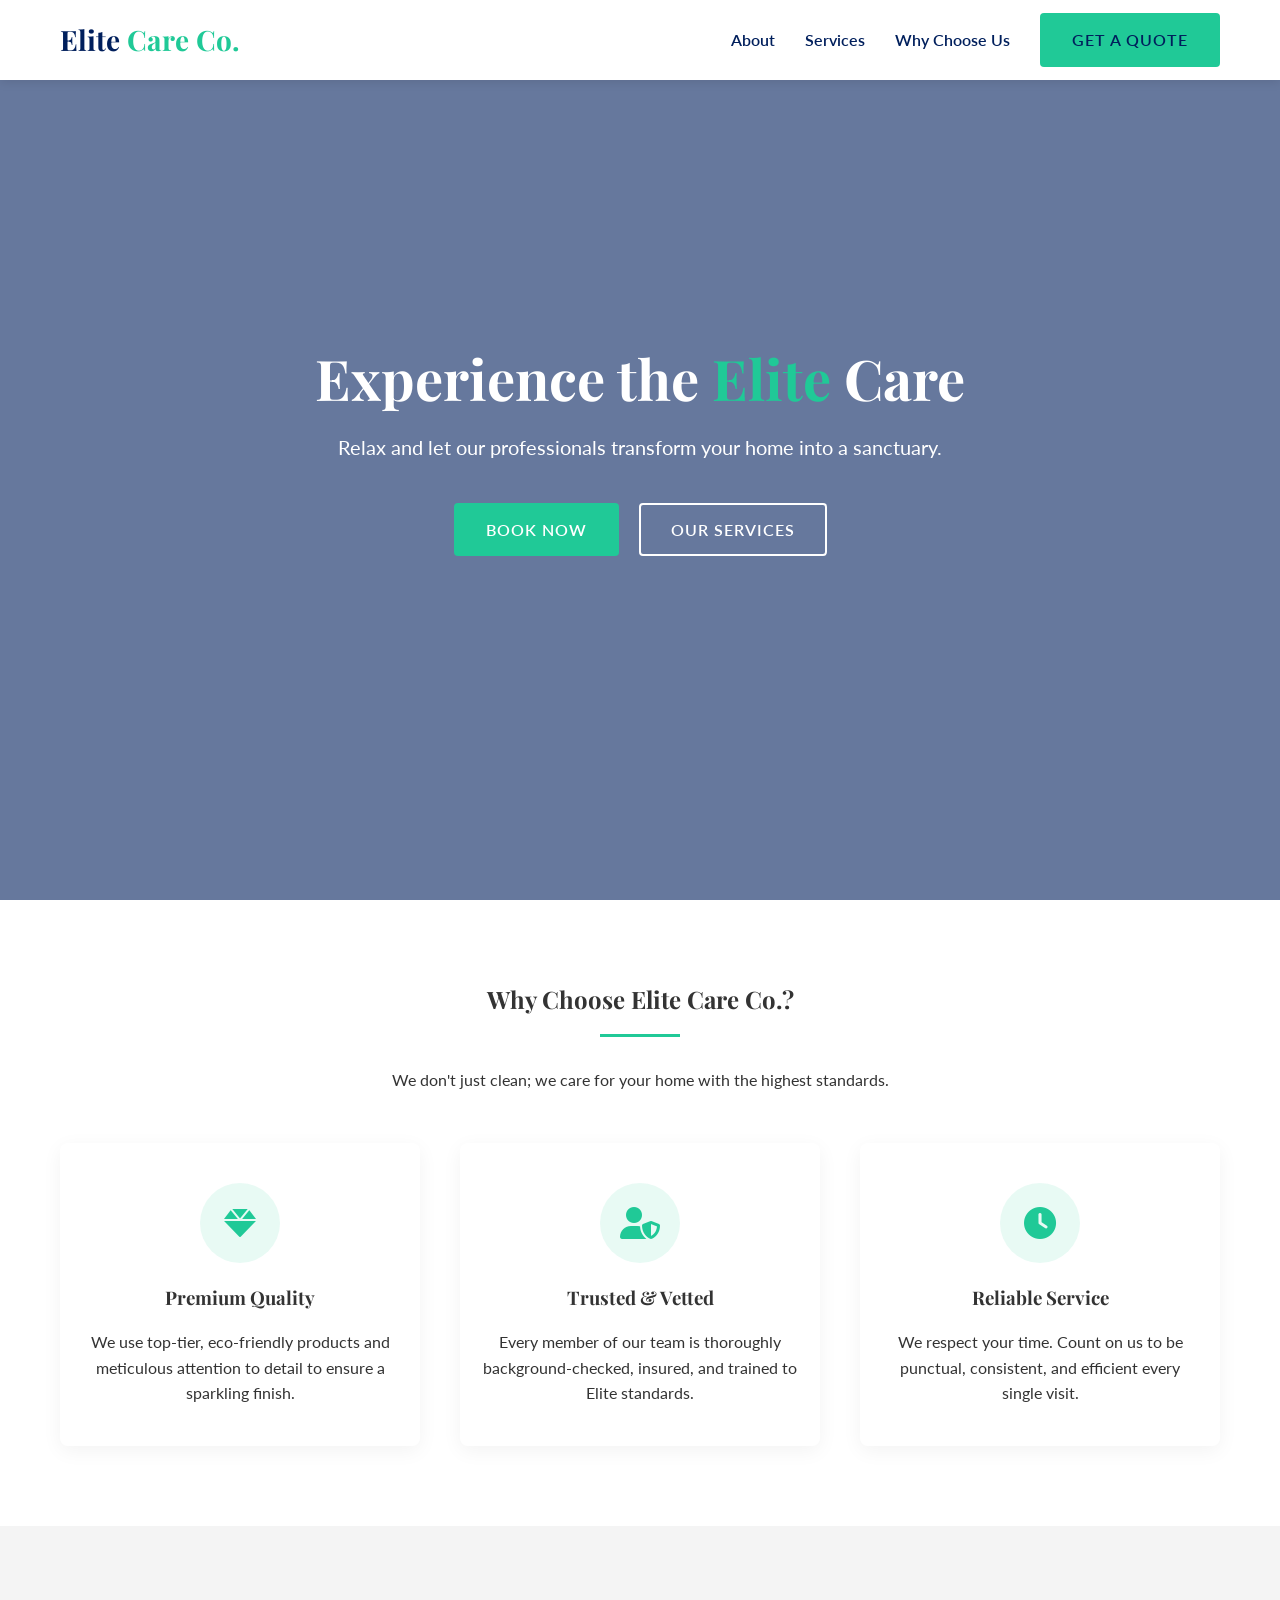
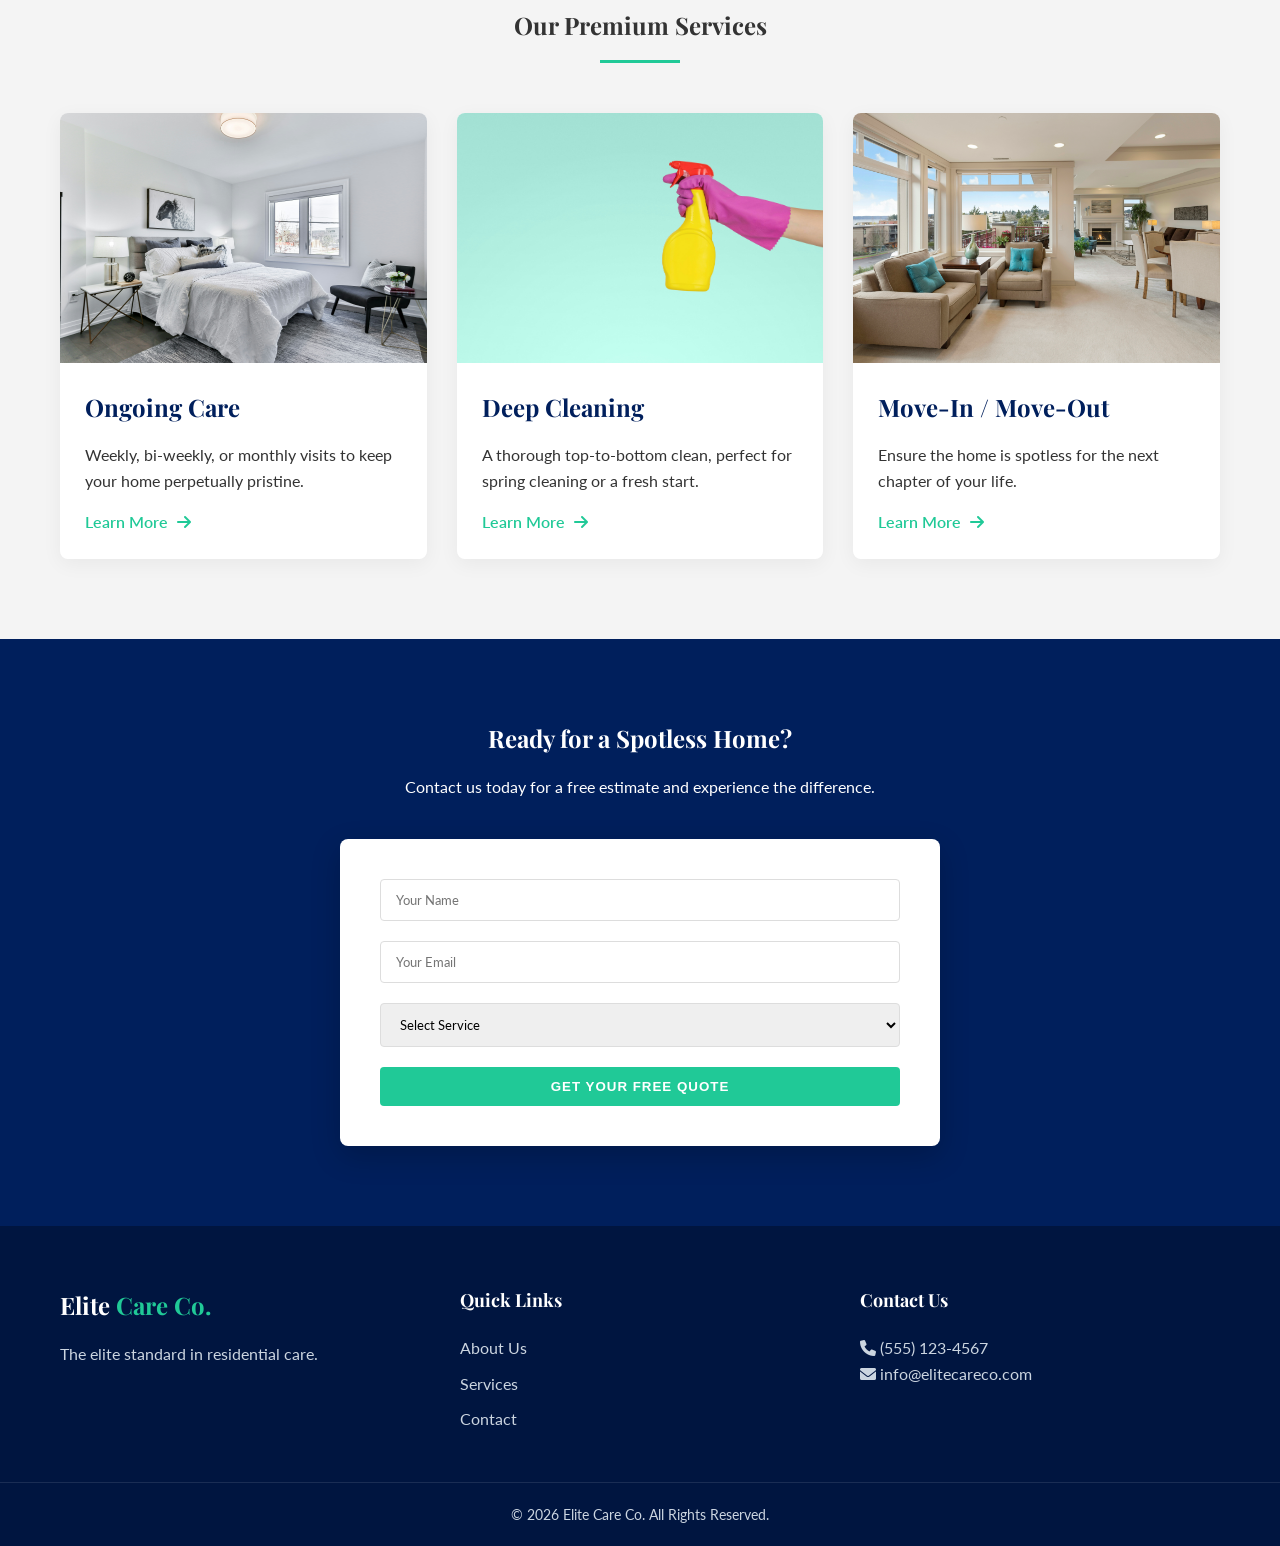
==== index.html @ 6e7047ca "Initial commit for website project" ====
<!DOCTYPE html>
<html lang="en">

<head>
    <meta charset="UTF-8">
    <meta name="viewport" content="width=device-width, initial-scale=1.0">
    <meta name="description"
        content="Elite Care Co. - Experience the Elite Standard in Home Cleaning Services. Professional, reliable, and premium care for your home.">
    <title>Elite Care Co. | Premium Home Service</title>
    <link rel="preconnect" href="https://fonts.googleapis.com">
    <link rel="preconnect" href="https://fonts.gstatic.com" crossorigin>
    <link
        href="https://fonts.googleapis.com/css2?family=Playfair+Display:wght@400;600;700&family=Lato:wght@300;400;700&display=swap"
        rel="stylesheet">
    <link rel="stylesheet" href="css/style.css">
    <link rel="stylesheet" href="https://cdnjs.cloudflare.com/ajax/libs/font-awesome/6.0.0/css/all.min.css"
        integrity="sha512-9usAa10IRO0HhonpyAIVpjrylPvoDwiPUiKdWk5t3PyolY1cOd4DSE0Ga+ri4AuTroPR5aQvXU9xC6qOPnzFeg=="
        crossorigin="anonymous" referrerpolicy="no-referrer" />
</head>

<body>

    <!-- Navigation -->
    <header class="site-header">
        <div class="container header-container">
            <div class="logo">
                <a href="#">Elite <span>Care Co.</span></a>
            </div>
            <nav class="main-nav">
                <ul>
                    <li><a href="about.html">About</a></li>
                    <li><a href="#services">Services</a></li>
                    <li><a href="#why-us">Why Choose Us</a></li>
                    <li><a href="quote.html" class="btn btn-primary">Get a Quote</a></li>
                </ul>
            </nav>
            <div class="mobile-menu-toggle">
                <i class="fas fa-bars"></i>
            </div>
        </div>
    </header>

    <!-- Hero Section -->
    <section class="hero">
        <div class="hero-overlay"></div>
        <div class="container hero-content">
            <h1 class="animate-fade-up">Experience the <span class="text-gold">Elite</span> Care</h1>
            <p class="animate-fade-up delay-1">Relax and let our professionals transform your home into a sanctuary.</p>
            <div class="hero-buttons animate-fade-up delay-2">
                <a href="quote.html" class="btn btn-primary">Book Now</a>
                <a href="#services" class="btn btn-outline">Our Services</a>
            </div>
        </div>
    </section>

    <!-- Why Choose Us -->
    <section id="why-us" class="section why-choose-us">
        <div class="container">
            <div class="section-header text-center">
                <h2>Why Choose Elite Care Co.?</h2>
                <div class="divider"></div>
                <p>We don't just clean; we care for your home with the highest standards.</p>
            </div>
            <div class="features-grid">
                <div class="feature-card">
                    <div class="icon-box">
                        <i class="fas fa-gem"></i>
                    </div>
                    <h3>Premium Quality</h3>
                    <p>We use top-tier, eco-friendly products and meticulous attention to detail to ensure a sparkling
                        finish.</p>
                </div>
                <div class="feature-card">
                    <div class="icon-box">
                        <i class="fas fa-user-shield"></i>
                    </div>
                    <h3>Trusted & Vetted</h3>
                    <p>Every member of our team is thoroughly background-checked, insured, and trained to Elite
                        standards.</p>
                </div>
                <div class="feature-card">
                    <div class="icon-box">
                        <i class="fas fa-clock"></i>
                    </div>
                    <h3>Reliable Service</h3>
                    <p>We respect your time. Count on us to be punctual, consistent, and efficient every single visit.
                    </p>
                </div>
            </div>
        </div>
    </section>

    <!-- Services -->
    <section id="services" class="section services-section bg-light">
        <div class="container">
            <div class="section-header text-center">
                <h2>Our Premium Services</h2>
                <div class="divider"></div>
            </div>
            <div class="services-grid">
                <!-- Service 1 -->
                <div class="service-card animate-fade-up">
                    <div class="service-image" style="background-image: url('images/service-ongoing.jpg');">
                    </div>
                    <div class="service-content">
                        <h3>Ongoing Care</h3>
                        <p>Weekly, bi-weekly, or monthly visits to keep your home perpetually pristine.</p>
                        <a href="#contact" class="read-more">Learn More <i class="fas fa-arrow-right"></i></a>
                    </div>
                </div>
                <!-- Service 2 -->
                <div class="service-card animate-fade-up delay-1">
                    <div class="service-image" style="background-image: url('images/service-deep.jpg')">
                    </div>
                    <div class="service-content">
                        <h3>Deep Cleaning</h3>
                        <p>A thorough top-to-bottom clean, perfect for spring cleaning or a fresh start.</p>
                        <a href="#contact" class="read-more">Learn More <i class="fas fa-arrow-right"></i></a>
                    </div>
                </div>
                <!-- Service 3 -->
                <div class="service-card animate-fade-up delay-2">
                    <div class="service-image" style="background-image: url('images/service-move.jpg');">
                    </div>
                    <div class="service-content">
                        <h3>Move-In / Move-Out</h3>
                        <p>Ensure the home is spotless for the next chapter of your life.</p>
                        <a href="#contact" class="read-more">Learn More <i class="fas fa-arrow-right"></i></a>
                    </div>
                </div>
            </div>
        </div>
    </section>

    <!-- Call to Action / Contact -->
    <section id="contact" class="section cta-section">
        <div class="container">
            <div class="cta-content">
                <h2>Ready for a Spotless Home?</h2>
                <p>Contact us today for a free estimate and experience the difference.</p>
                <form class="contact-form">
                    <div class="form-group">
                        <input type="text" placeholder="Your Name" required>
                    </div>
                    <div class="form-group">
                        <input type="email" placeholder="Your Email" required>
                    </div>
                    <div class="form-group">
                        <select>
                            <option value="">Select Service</option>
                            <option value="ongoing">Ongoing Cleaning</option>
                            <option value="deep">Deep Clean</option>
                            <option value="move">Move-In/Out</option>
                        </select>
                    </div>
                    <button type="submit" class="btn btn-gold">Get Your Free Quote</button>
                </form>
            </div>
        </div>
    </section>

    <!-- Footer -->
    <footer class="site-footer">
        <div class="container footer-content">
            <div class="footer-col">
                <h3>Elite <span>Care Co.</span></h3>
                <p>The elite standard in residential care.</p>
            </div>
            <div class="footer-col">
                <h4>Quick Links</h4>
                <ul>
                    <li><a href="#about">About Us</a></li>
                    <li><a href="#services">Services</a></li>
                    <li><a href="#contact">Contact</a></li>
                </ul>
            </div>
            <div class="footer-col">
                <h4>Contact Us</h4>
                <p><i class="fas fa-phone"></i> (555) 123-4567</p>
                <p><i class="fas fa-envelope"></i> info@elitecareco.com</p>
            </div>
        </div>
        <div class="footer-bottom">
            <p>&copy; 2026 Elite Care Co. All Rights Reserved.</p>
        </div>
    </footer>

    <script src="js/main.js"></script>
</body>

</html>
---- css/style.css ----
/* Elite Cleaning - Premium Styles */

:root {
    --primary-color: #001f5c;
    /* Deep Navy Blue */
    --secondary-color: #20c997;
    /* Teal/Cyan from logo */
    --accent-color: #f4f4f4;
    /* Light Grey */
    --text-dark: #333333;
    --text-light: #ffffff;
    --font-heading: 'Playfair Display', serif;
    --font-body: 'Lato', sans-serif;
    --transition: all 0.3s ease;
}

* {
    margin: 0;
    padding: 0;
    box-sizing: border-box;
}

body {
    font-family: var(--font-body);
    line-height: 1.6;
    color: var(--text-dark);
    background-color: #fff;
}

h1,
h2,
h3,
h4 {
    font-family: var(--font-heading);
    margin-bottom: 1rem;
    font-weight: 700;
}

a {
    text-decoration: none;
    color: inherit;
    transition: var(--transition);
}

ul {
    list-style: none;
}

img {
    max-width: 100%;
    display: block;
}

/* Utilities */
.container {
    max-width: 1200px;
    margin: 0 auto;
    padding: 0 20px;
}

.text-center {
    text-align: center;
}

.text-gold {
    color: var(--secondary-color);
}

.bg-light {
    background-color: var(--accent-color);
}

.btn {
    display: inline-block;
    padding: 12px 30px;
    border-radius: 4px;
    font-weight: 600;
    text-transform: uppercase;
    letter-spacing: 1px;
    cursor: pointer;
    border: 2px solid transparent;
    transition: var(--transition);
}

.btn-primary {
    background-color: var(--secondary-color);
    color: var(--text-light);
}

.btn-primary:hover {
    background-color: #b39028;
    transform: translateY(-2px);
}

.btn-outline {
    border-color: var(--text-light);
    color: var(--text-light);
}

.btn-outline:hover {
    background-color: var(--text-light);
    color: var(--primary-color);
}

.btn-gold {
    background-color: var(--secondary-color);
    color: var(--text-light);
    border: none;
    width: 100%;
}

.btn-gold:hover {
    background-color: #b39028;
}

.divider {
    height: 3px;
    width: 80px;
    background-color: var(--secondary-color);
    margin: 10px auto 30px;
}

/* Header */
.site-header {
    background-color: #fff;
    box-shadow: 0 2px 10px rgba(0, 0, 0, 0.1);
    position: fixed;
    width: 100%;
    top: 0;
    z-index: 1000;
    height: 80px;
    display: flex;
    align-items: center;
}

.header-container {
    display: flex;
    justify-content: space-between;
    align-items: center;
    width: 100%;
}

.logo a {
    font-family: var(--font-heading);
    font-size: 28px;
    font-weight: 700;
    color: var(--primary-color);
}

.logo span {
    color: var(--secondary-color);
}

.main-nav ul {
    display: flex;
    align-items: center;
    gap: 30px;
}

.main-nav a {
    font-weight: 600;
    color: var(--primary-color);
    position: relative;
}

.main-nav a:not(.btn)::after {
    content: '';
    position: absolute;
    width: 0;
    height: 2px;
    bottom: -5px;
    left: 0;
    background-color: var(--secondary-color);
    transition: var(--transition);
}

.main-nav a:not(.btn):hover::after {
    width: 100%;
}

.mobile-menu-toggle {
    display: none;
    font-size: 24px;
    cursor: pointer;
    color: var(--primary-color);
}

/* Hero Section */
.hero {
    height: 100vh;
    background-image: url('https://images.unsplash.com/photo-1600585154340-be6161a56a0c?ixlib=rb-4.0.3&auto=format&fit=crop&w=1600&q=80');
    /* Luxury Living Room */
    background-size: cover;
    background-position: center;
    position: relative;
    display: flex;
    align-items: center;
    justify-content: center;
    text-align: center;
    color: var(--text-light);
    margin-top: 0;
    /* Header is fixed */
}

.hero-overlay {
    position: absolute;
    top: 0;
    left: 0;
    width: 100%;
    height: 100%;
    background: rgba(0, 31, 92, 0.6);
    /* Navy overlay */
    z-index: 1;
}

.hero-content {
    position: relative;
    z-index: 2;
    max-width: 800px;
}

.hero h1 {
    font-size: 3.5rem;
    margin-bottom: 20px;
    line-height: 1.2;
}

.hero p {
    font-size: 1.25rem;
    margin-bottom: 40px;
    opacity: 0.9;
}

.hero-buttons {
    display: flex;
    justify-content: center;
    gap: 20px;
}

/* Sections */
.section {
    padding: 80px 0;
}

/* Why Choose Us */
.features-grid {
    display: grid;
    grid-template-columns: repeat(auto-fit, minmax(300px, 1fr));
    gap: 40px;
    margin-top: 50px;
}

.feature-card {
    text-align: center;
    padding: 40px 20px;
    background: #fff;
    border-radius: 8px;
    box-shadow: 0 5px 20px rgba(0, 0, 0, 0.05);
    transition: var(--transition);
}

.feature-card:hover {
    transform: translateY(-10px);
    box-shadow: 0 15px 30px rgba(0, 0, 0, 0.1);
}

.icon-box {
    width: 80px;
    height: 80px;
    background-color: rgba(32, 201, 151, 0.1);
    color: var(--secondary-color);
    border-radius: 50%;
    display: flex;
    align-items: center;
    justify-content: center;
    font-size: 32px;
    margin: 0 auto 20px;
}

/* Services */
.services-grid {
    display: grid;
    grid-template-columns: repeat(auto-fit, minmax(320px, 1fr));
    gap: 30px;
    margin-top: 50px;
}

.service-card {
    background: #fff;
    border-radius: 8px;
    overflow: hidden;
    box-shadow: 0 5px 20px rgba(0, 0, 0, 0.05);
    transition: var(--transition);
}

.service-card:hover {
    transform: translateY(-5px);
    box-shadow: 0 15px 30px rgba(0, 0, 0, 0.1);
}

.service-image {
    height: 250px;
    background-size: cover;
    background-position: center;
    background-color: var(--secondary-color);
    /* Fallback if image fails */
}

.service-content {
    padding: 25px;
}

.service-content h3 {
    color: var(--primary-color);
    font-size: 1.5rem;
}

.read-more {
    display: inline-block;
    margin-top: 15px;
    color: var(--secondary-color);
    font-weight: 600;
}

.read-more i {
    margin-left: 5px;
    transition: var(--transition);
}

.read-more:hover i {
    margin-left: 10px;
}

/* CTA Section */
.cta-section {
    background-color: var(--primary-color);
    color: var(--text-light);
    text-align: center;
}

.cta-content {
    max-width: 600px;
    margin: 0 auto;
}

.contact-form {
    background: #fff;
    padding: 40px;
    border-radius: 8px;
    margin-top: 40px;
    text-align: left;
    box-shadow: 0 10px 30px rgba(0, 0, 0, 0.2);
}

.form-group {
    margin-bottom: 20px;
}

.form-group input,
.form-group select {
    width: 100%;
    padding: 12px 15px;
    border: 1px solid #ddd;
    border-radius: 4px;
    font-family: var(--font-body);
}

.form-group input:focus,
.form-group select:focus {
    outline: none;
    border-color: var(--secondary-color);
}

/* Footer */
.site-footer {
    background-color: #001540;
    /* Darker Navy */
    color: #cbd5e0;
    padding: 60px 0 20px;
}

.footer-content {
    display: grid;
    grid-template-columns: repeat(auto-fit, minmax(250px, 1fr));
    gap: 40px;
    margin-bottom: 40px;
}

.footer-col h3 {
    color: #fff;
    font-size: 24px;
}

.footer-col h3 span {
    color: var(--secondary-color);
}

.footer-col h4 {
    color: #fff;
    font-size: 18px;
    margin-bottom: 20px;
}

.footer-col ul li {
    margin-bottom: 10px;
}

.footer-col ul li a:hover {
    color: var(--secondary-color);
}

.footer-bottom {
    text-align: center;
    border-top: 1px solid rgba(255, 255, 255, 0.1);
    padding-top: 20px;
    font-size: 0.9rem;
}

/* Responsive */
@media (max-width: 768px) {
    .site-header {
        height: 70px;
    }

    .main-nav {
        position: fixed;
        top: 70px;
        right: -100%;
        width: 80%;
        height: calc(100vh - 70px);
        background: #fff;
        padding: 40px;
        transition: var(--transition);
        box-shadow: -5px 0 15px rgba(0, 0, 0, 0.05);
    }

    .main-nav.active {
        right: 0;
    }

    .main-nav ul {
        flex-direction: column;
        align-items: flex-start;
    }

    .mobile-menu-toggle {
        display: block;
    }

    .hero h1 {
        font-size: 2.5rem;
    }
}

/* Animations */
.animate-fade-up {
    animation: fadeUp 1s ease forwards;
    opacity: 0;
    transform: translateY(20px);
}

.delay-1 {
    animation-delay: 0.3s;
}

.delay-2 {
    animation-delay: 0.6s;
}

@keyframes fadeUp {
    to {
        opacity: 1;
        transform: translateY(0);
    }
}

/* About Page Styles */
.page-header {
    height: 50vh;
    background-image: url('https://images.unsplash.com/photo-1584622650111-993a426fbf0a?ixlib=rb-4.0.3&auto=format&fit=crop&w=1600&q=80');
    /* Clean Interior */
    background-size: cover;
    background-position: center;
    position: relative;
    display: flex;
    align-items: center;
    justify-content: center;
    text-align: center;
    color: var(--text-light);
    margin-top: 80px;
}

.page-header-content {
    position: relative;
    z-index: 2;
}

.page-header h1 {
    font-size: 3rem;
}

.split-layout {
    display: grid;
    grid-template-columns: 1fr 1fr;
    gap: 60px;
    align-items: center;
}

.about-image {
    position: relative;
}

.about-image img {
    width: 100%;
    border-radius: 8px;
    box-shadow: 0 10px 30px rgba(0, 0, 0, 0.1);
    position: relative;
    z-index: 2;
}

.image-accent {
    position: absolute;
    top: -20px;
    left: -20px;
    width: 100%;
    height: 100%;
    border: 3px solid var(--secondary-color);
    border-radius: 8px;
    z-index: 1;
}

.about-text h2 {
    font-size: 2.5rem;
    color: var(--primary-color);
}

.divider.ml-0 {
    margin-left: 0;
    margin-right: 0;
}

.mission-box {
    background-color: var(--accent-color);
    padding: 20px;
    border-left: 4px solid var(--secondary-color);
    margin-top: 30px;
    border-radius: 0 4px 4px 0;
}

.mission-box h3 {
    margin-bottom: 10px;
    color: var(--primary-color);
}

@media (max-width: 992px) {
    .split-layout {
        grid-template-columns: 1fr;
    }

    .about-image {
        order: -1;
        max-width: 600px;
        margin: 0 auto;
    }
}

/* Detailed Quote Form Styles */
.quote-header {
    background-image: url('https://images.unsplash.com/photo-1527513023157-19bd9482596d?ixlib=rb-4.0.3&auto=format&fit=crop&w=1600&q=80');
    /* Bright Clean Space */
    height: 40vh;
}

.detailed-quote-form {
    max-width: 900px;
    margin: 0 auto;
    background: #fff;
    padding: 50px;
    border-radius: 12px;
    box-shadow: 0 15px 40px rgba(0, 0, 0, 0.1);
    transform: translateY(-50px);
    /* Overlap header */
    position: relative;
    z-index: 10;
}

.form-row {
    display: flex;
    flex-wrap: wrap;
    margin: 0 -15px 20px;
}

.form-group.half {
    width: 50%;
    padding: 0 15px;
}

.form-group.full {
    width: 100%;
    padding: 0 15px;
}

.detailed-quote-form label {
    display: block;
    margin-bottom: 8px;
    font-weight: 600;
    color: var(--primary-color);
}

.detailed-quote-form input,
.detailed-quote-form select,
.detailed-quote-form textarea {
    width: 100%;
    padding: 15px 20px;
    border: 1px solid #e0e0e0;
    border-radius: 50px;
    /* Pill shape for inputs */
    font-family: var(--font-body);
    font-size: 1rem;
    transition: var(--transition);
    background-color: #f9f9f9;
}

.detailed-quote-form textarea {
    border-radius: 20px;
    /* Slighter radius for textarea */
    resize: vertical;
}

.detailed-quote-form input:focus,
.detailed-quote-form select:focus,
.detailed-quote-form textarea:focus {
    outline: none;
    border-color: var(--secondary-color);
    background-color: #fff;
    box-shadow: 0 0 0 3px rgba(32, 201, 151, 0.1);
}

.submit-btn {
    width: 100%;
    padding: 18px;
    font-size: 1.1rem;
    border-radius: 50px;
    margin-top: 20px;
}

@media (max-width: 768px) {
    .detailed-quote-form {
        padding: 30px 20px;
        transform: translateY(0);
        margin-top: -30px;
    }

    .form-group.half {
        width: 100%;
        margin-bottom: 20px;
    }

    .form-row {
        margin-bottom: 0;
    }
}
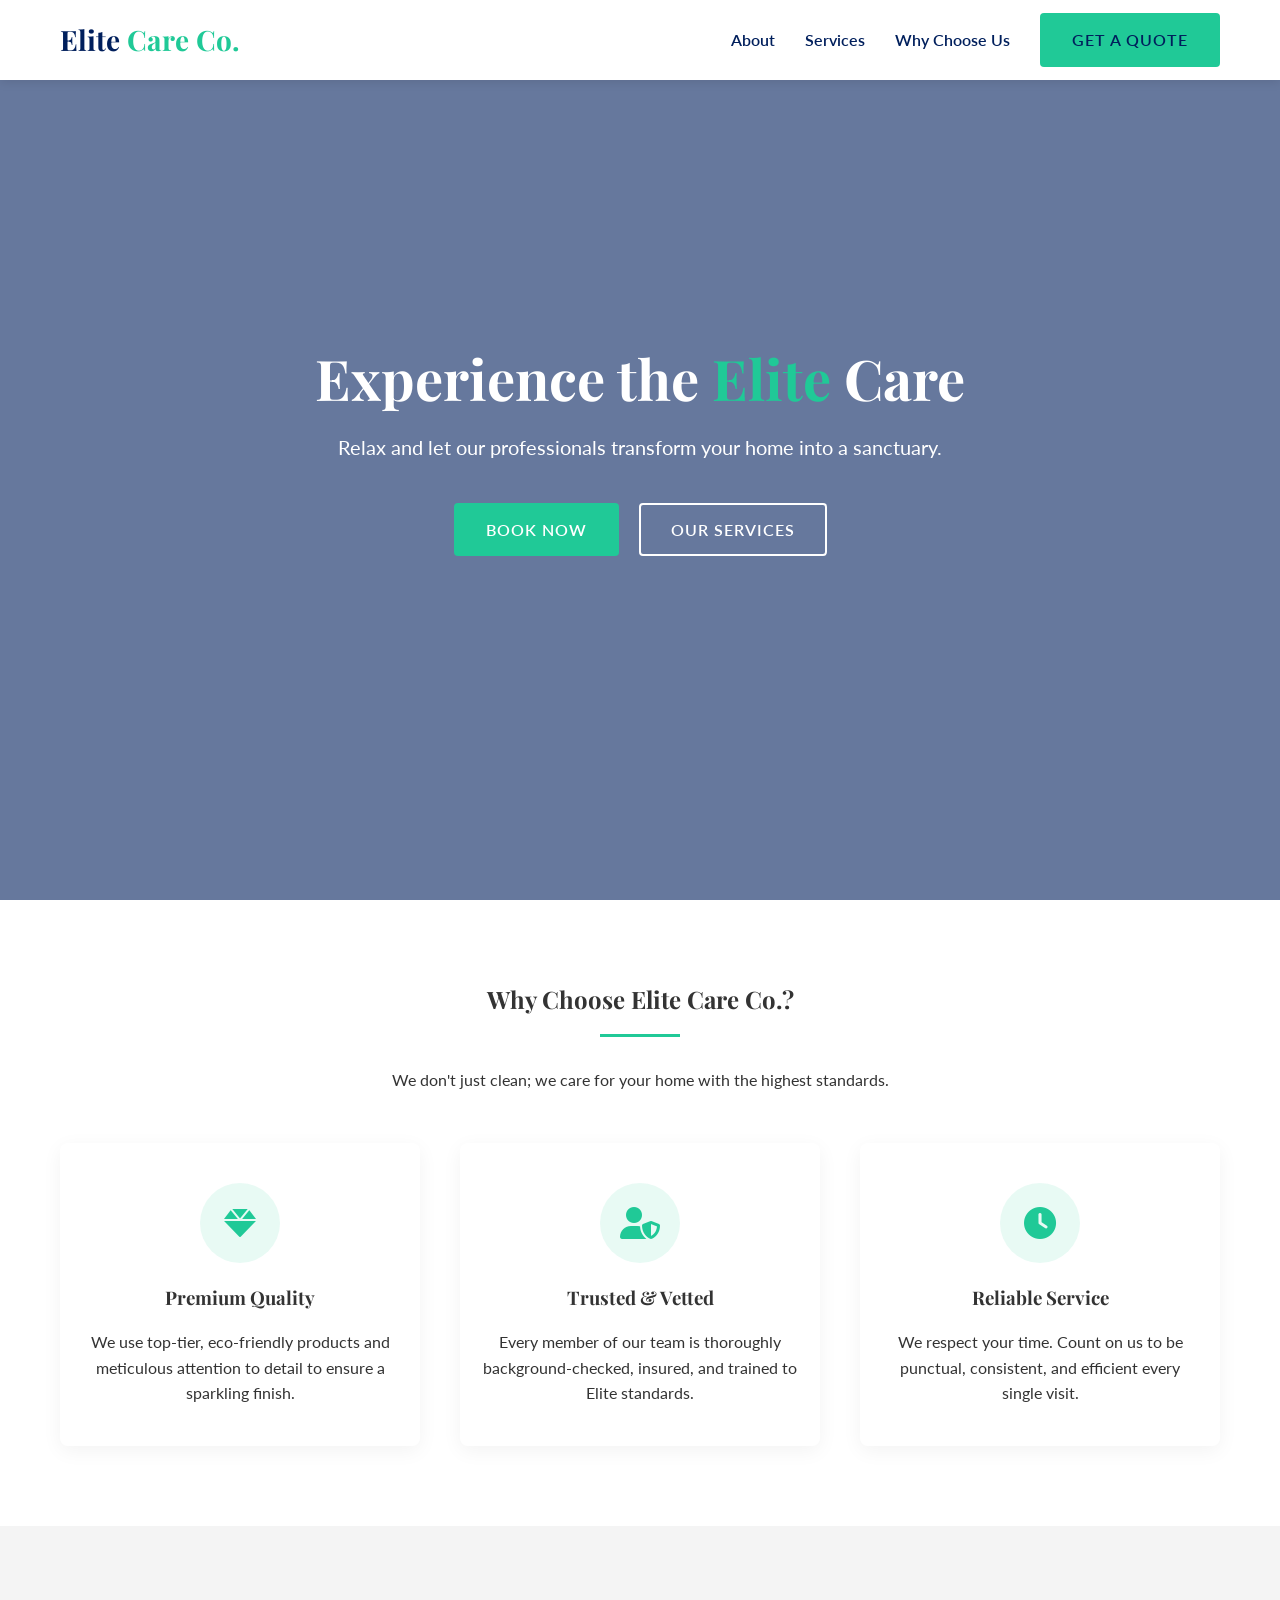
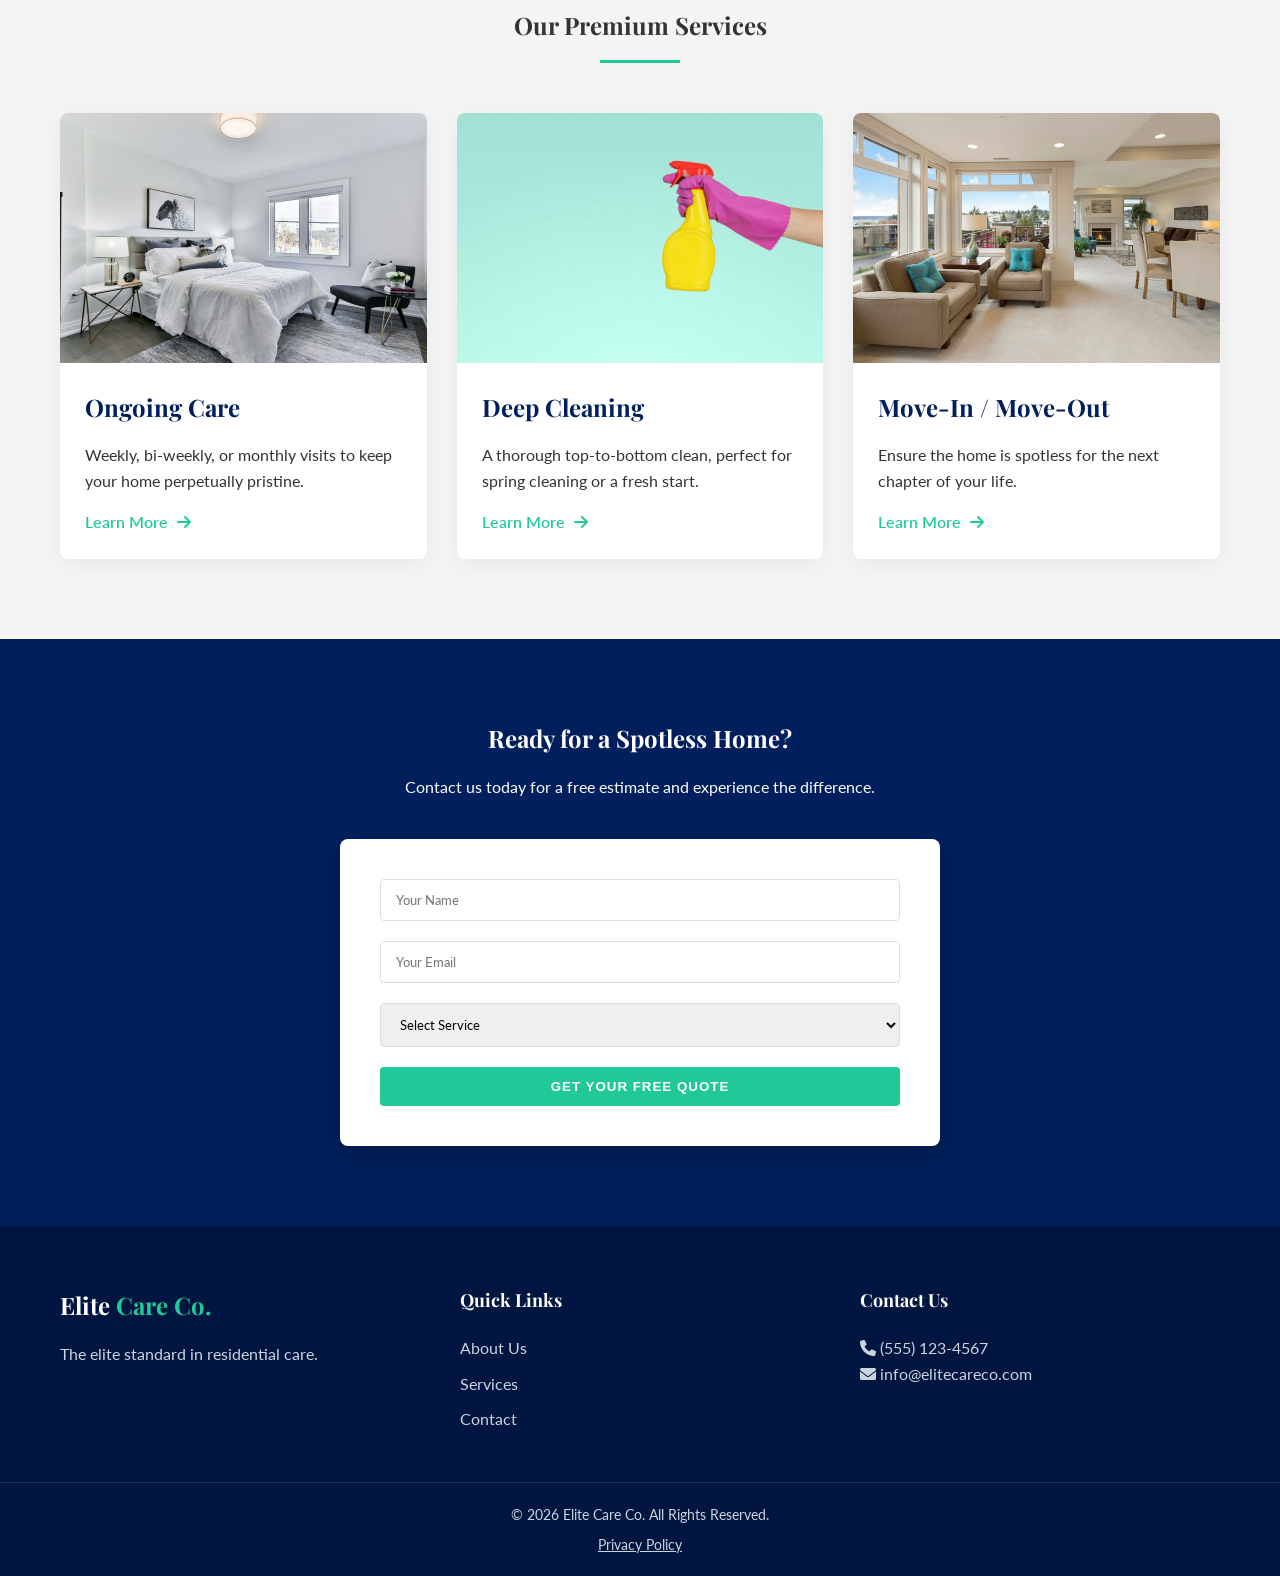
==== commit e26c223a: "Add Privacy Policy modal" ====
--- a/index.html
+++ b/index.html
@@ -2,6 +2,15 @@
 <html lang="en">
 
 <head>
+    <!-- Google tag (gtag.js) -->
+    <script async src="https://www.googletagmanager.com/gtag/js?id=G-FPE8RE31R7"></script>
+    <script>
+      window.dataLayer = window.dataLayer || [];
+      function gtag(){dataLayer.push(arguments);}
+      gtag('js', new Date());
+
+      gtag('config', 'G-FPE8RE31R7');
+    </script>
     <meta charset="UTF-8">
     <meta name="viewport" content="width=device-width, initial-scale=1.0">
     <meta name="description"
@@ -138,15 +147,15 @@
             <div class="cta-content">
                 <h2>Ready for a Spotless Home?</h2>
                 <p>Contact us today for a free estimate and experience the difference.</p>
-                <form class="contact-form">
+                <form class="contact-form" name="contact" method="POST" data-netlify="true">
                     <div class="form-group">
-                        <input type="text" placeholder="Your Name" required>
+                        <input type="text" name="name" placeholder="Your Name" required>
                     </div>
                     <div class="form-group">
-                        <input type="email" placeholder="Your Email" required>
+                        <input type="email" name="email" placeholder="Your Email" required>
                     </div>
                     <div class="form-group">
-                        <select>
+                        <select name="service">
                             <option value="">Select Service</option>
                             <option value="ongoing">Ongoing Cleaning</option>
                             <option value="deep">Deep Clean</option>
@@ -182,8 +191,56 @@
         </div>
         <div class="footer-bottom">
             <p>&copy; 2026 Elite Care Co. All Rights Reserved.</p>
+            <button id="privacyBtn" class="privacy-btn">Privacy Policy</button>
         </div>
     </footer>
+
+    <!-- Privacy Policy Modal -->
+    <div id="privacyModal" class="modal">
+        <div class="modal-content">
+            <span class="close-modal">&times;</span>
+            <h2>Privacy Policy for Elite Care co</h2>
+            <p><strong>Last Updated: March 20, 2026</strong></p>
+            
+            <h3>1. Introduction</h3>
+            <p>At Elite Care, we are committed to protecting your privacy. This Privacy Policy explains how we collect, use, disclose, and safeguard your information when you visit our website or use our services.</p>
+            
+            <h3>2. Information We Collect</h3>
+            <p>We may collect information about you in a variety of ways:</p>
+            <ul>
+                <li><strong>Personal Data:</strong> Name, shipping address, email address, and telephone number that you voluntarily give to us when you register with our site or express interest in our services.</li>
+                <li><strong>Sensitive Data:</strong> Depending on the nature of the care provided, we may collect health information, medical history, or emergency contact details required to provide safe and effective care.</li>
+                <li><strong>Derivative Data:</strong> Information our servers automatically collect when you access the site, such as your IP address, browser type, and operating system.</li>
+            </ul>
+            
+            <h3>3. Use of Your Information</h3>
+            <p>Having accurate information about you allows us to provide you with a smooth, efficient, and customized experience. Specifically, we may use information collected about you to:</p>
+            <ul>
+                <li>Provide, operate, and maintain our care services.</li>
+                <li>Communicate with you regarding appointments, billing, and service updates.</li>
+                <li>Comply with legal and regulatory obligations.</li>
+                <li>Improve our website and service offerings.</li>
+            </ul>
+            
+            <h3>4. Disclosure of Your Information</h3>
+            <p>We do not sell, trade, or rent your personal information to third parties. We may share information with:</p>
+            <ul>
+                <li><strong>Service Providers:</strong> Third-party vendors who perform services for us (e.g., payment processing, data analysis, email delivery).</li>
+                <li><strong>Legal Requirements:</strong> If we believe the release of information about you is necessary to respond to legal process or protect the rights, property, and safety of others.</li>
+            </ul>
+            
+            <h3>5. Security of Your Information</h3>
+            <p>We use administrative, technical, and physical security measures to help protect your personal information. While we have taken reasonable steps to secure the personal information you provide to us, please be aware that no security measures are perfect or impenetrable.</p>
+            
+            <h3>6. Your Rights</h3>
+            <p>Depending on your location, you may have the following rights:</p>
+            <ul>
+                <li>The right to access or update the information we have on you.</li>
+                <li>The right to request the deletion of your personal data.</li>
+                <li>The right to opt-out of marketing communications.</li>
+            </ul>
+        </div>
+    </div>
 
     <script src="js/main.js"></script>
 </body>
--- a/css/style.css
+++ b/css/style.css
@@ -659,4 +659,96 @@
     .form-row {
         margin-bottom: 0;
     }
+}
+
+/* Privacy Policy Modal */
+.privacy-btn {
+    background: none;
+    border: none;
+    color: #cbd5e0;
+    font-family: var(--font-body);
+    font-size: 0.9rem;
+    cursor: pointer;
+    margin-top: 10px;
+    text-decoration: underline;
+    transition: var(--transition);
+}
+
+.privacy-btn:hover {
+    color: var(--secondary-color);
+}
+
+.modal {
+    display: none;
+    position: fixed;
+    z-index: 2000;
+    left: 0;
+    top: 0;
+    width: 100%;
+    height: 100%;
+    overflow: auto;
+    background-color: rgba(0, 0, 0, 0.6);
+    opacity: 0;
+    transition: opacity 0.3s ease;
+}
+
+.modal.show {
+    opacity: 1;
+}
+
+.modal-content {
+    background-color: #fff;
+    margin: 5% auto;
+    padding: 40px;
+    border: 1px solid #888;
+    width: 90%;
+    max-width: 800px;
+    border-radius: 8px;
+    position: relative;
+    box-shadow: 0 4px 20px rgba(0,0,0,0.2);
+    font-family: var(--font-body);
+    color: var(--text-dark);
+}
+
+.modal-content h2 {
+    color: var(--primary-color);
+    margin-bottom: 10px;
+}
+
+.modal-content h3 {
+    color: var(--primary-color);
+    margin-top: 25px;
+    margin-bottom: 10px;
+    font-size: 1.2rem;
+}
+
+.modal-content p, .modal-content ul {
+    margin-bottom: 15px;
+    line-height: 1.6;
+}
+
+.modal-content ul {
+    list-style-type: disc;
+    margin-left: 20px;
+}
+
+.modal-content ul li {
+    margin-bottom: 8px;
+}
+
+.close-modal {
+    color: #aaa;
+    position: absolute;
+    top: 20px;
+    right: 30px;
+    font-size: 28px;
+    font-weight: bold;
+    cursor: pointer;
+    transition: var(--transition);
+}
+
+.close-modal:hover,
+.close-modal:focus {
+    color: var(--primary-color);
+    text-decoration: none;
 }
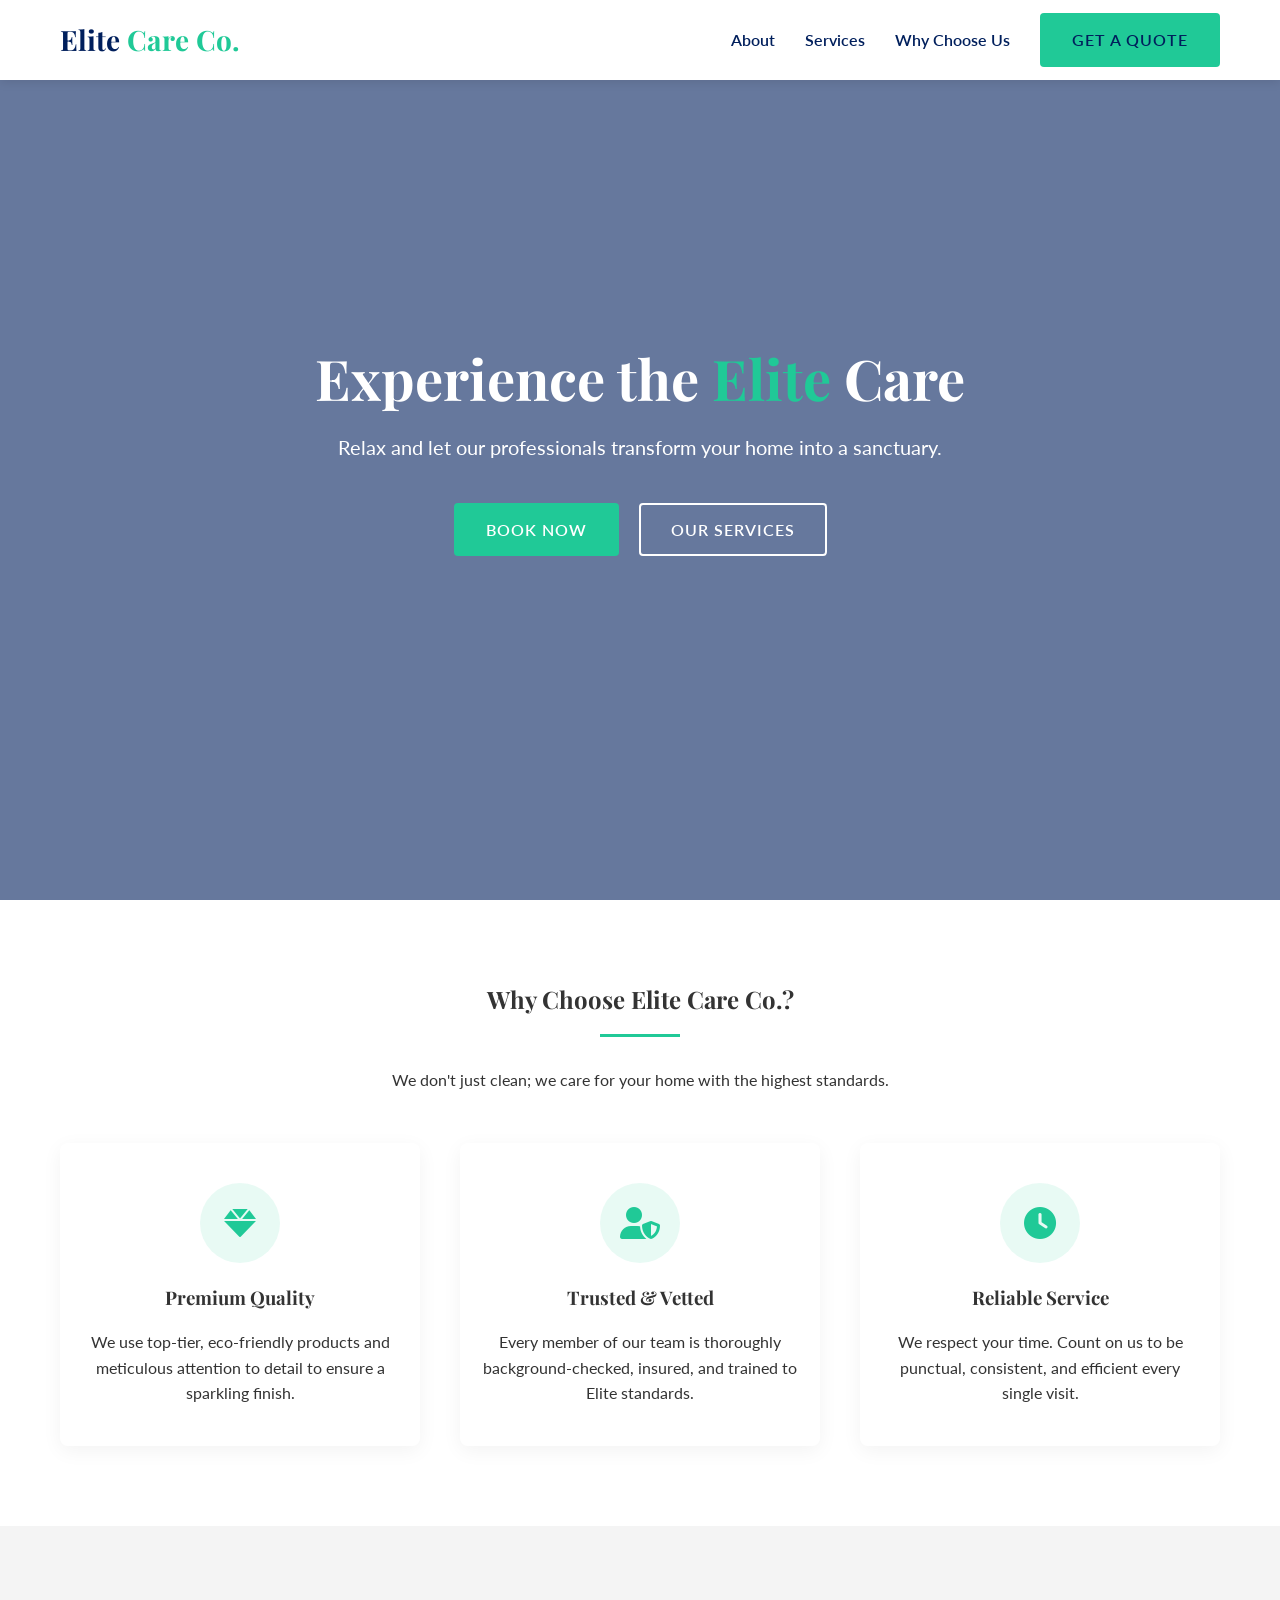
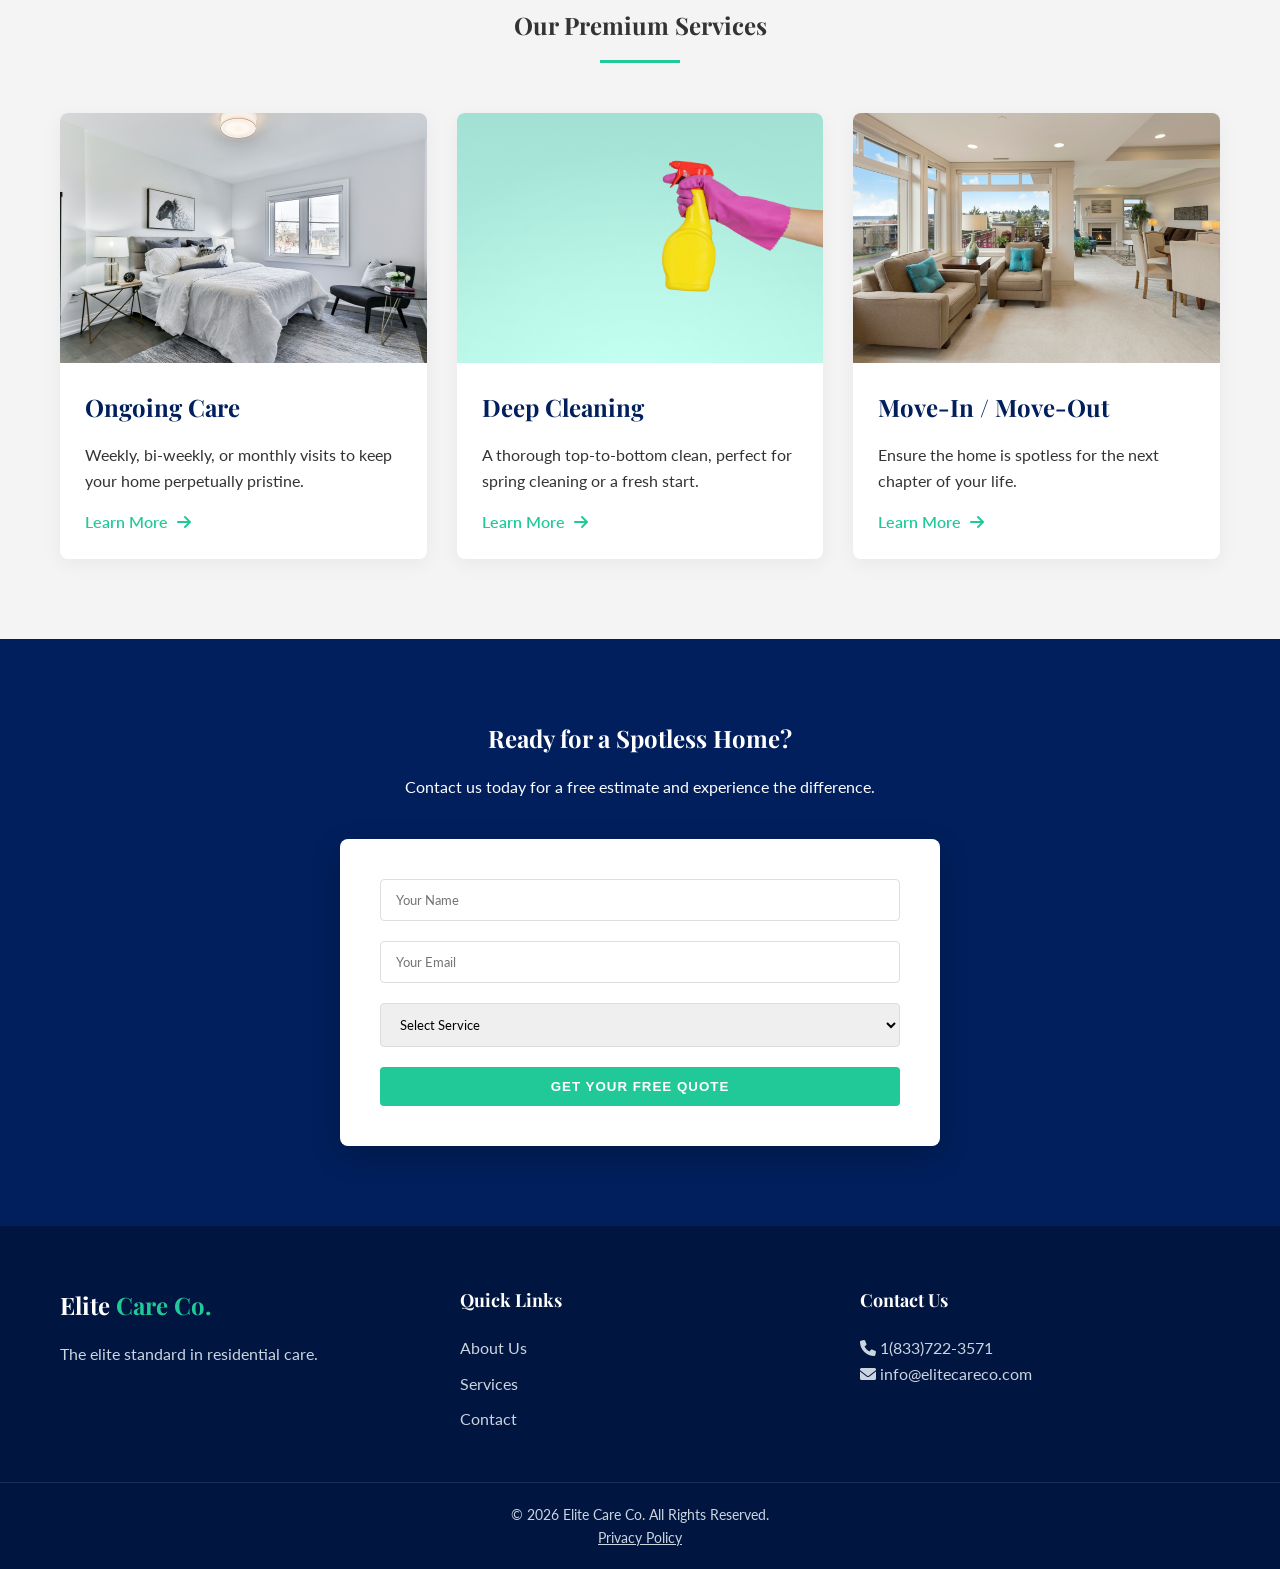
==== commit 4f279b31: "Move privacy policy to page and update phone" ====
--- a/index.html
+++ b/index.html
@@ -185,62 +185,15 @@
             </div>
             <div class="footer-col">
                 <h4>Contact Us</h4>
-                <p><i class="fas fa-phone"></i> (555) 123-4567</p>
+                <p><i class="fas fa-phone"></i> 1(833)722-3571</p>
                 <p><i class="fas fa-envelope"></i> info@elitecareco.com</p>
             </div>
         </div>
         <div class="footer-bottom">
             <p>&copy; 2026 Elite Care Co. All Rights Reserved.</p>
-            <button id="privacyBtn" class="privacy-btn">Privacy Policy</button>
+            <a href="privacy.html" class="privacy-btn">Privacy Policy</a>
         </div>
     </footer>
-
-    <!-- Privacy Policy Modal -->
-    <div id="privacyModal" class="modal">
-        <div class="modal-content">
-            <span class="close-modal">&times;</span>
-            <h2>Privacy Policy for Elite Care co</h2>
-            <p><strong>Last Updated: March 20, 2026</strong></p>
-            
-            <h3>1. Introduction</h3>
-            <p>At Elite Care, we are committed to protecting your privacy. This Privacy Policy explains how we collect, use, disclose, and safeguard your information when you visit our website or use our services.</p>
-            
-            <h3>2. Information We Collect</h3>
-            <p>We may collect information about you in a variety of ways:</p>
-            <ul>
-                <li><strong>Personal Data:</strong> Name, shipping address, email address, and telephone number that you voluntarily give to us when you register with our site or express interest in our services.</li>
-                <li><strong>Sensitive Data:</strong> Depending on the nature of the care provided, we may collect health information, medical history, or emergency contact details required to provide safe and effective care.</li>
-                <li><strong>Derivative Data:</strong> Information our servers automatically collect when you access the site, such as your IP address, browser type, and operating system.</li>
-            </ul>
-            
-            <h3>3. Use of Your Information</h3>
-            <p>Having accurate information about you allows us to provide you with a smooth, efficient, and customized experience. Specifically, we may use information collected about you to:</p>
-            <ul>
-                <li>Provide, operate, and maintain our care services.</li>
-                <li>Communicate with you regarding appointments, billing, and service updates.</li>
-                <li>Comply with legal and regulatory obligations.</li>
-                <li>Improve our website and service offerings.</li>
-            </ul>
-            
-            <h3>4. Disclosure of Your Information</h3>
-            <p>We do not sell, trade, or rent your personal information to third parties. We may share information with:</p>
-            <ul>
-                <li><strong>Service Providers:</strong> Third-party vendors who perform services for us (e.g., payment processing, data analysis, email delivery).</li>
-                <li><strong>Legal Requirements:</strong> If we believe the release of information about you is necessary to respond to legal process or protect the rights, property, and safety of others.</li>
-            </ul>
-            
-            <h3>5. Security of Your Information</h3>
-            <p>We use administrative, technical, and physical security measures to help protect your personal information. While we have taken reasonable steps to secure the personal information you provide to us, please be aware that no security measures are perfect or impenetrable.</p>
-            
-            <h3>6. Your Rights</h3>
-            <p>Depending on your location, you may have the following rights:</p>
-            <ul>
-                <li>The right to access or update the information we have on you.</li>
-                <li>The right to request the deletion of your personal data.</li>
-                <li>The right to opt-out of marketing communications.</li>
-            </ul>
-        </div>
-    </div>
 
     <script src="js/main.js"></script>
 </body>
--- a/css/style.css
+++ b/css/style.css
@@ -676,79 +676,4 @@
 
 .privacy-btn:hover {
     color: var(--secondary-color);
-}
-
-.modal {
-    display: none;
-    position: fixed;
-    z-index: 2000;
-    left: 0;
-    top: 0;
-    width: 100%;
-    height: 100%;
-    overflow: auto;
-    background-color: rgba(0, 0, 0, 0.6);
-    opacity: 0;
-    transition: opacity 0.3s ease;
-}
-
-.modal.show {
-    opacity: 1;
-}
-
-.modal-content {
-    background-color: #fff;
-    margin: 5% auto;
-    padding: 40px;
-    border: 1px solid #888;
-    width: 90%;
-    max-width: 800px;
-    border-radius: 8px;
-    position: relative;
-    box-shadow: 0 4px 20px rgba(0,0,0,0.2);
-    font-family: var(--font-body);
-    color: var(--text-dark);
-}
-
-.modal-content h2 {
-    color: var(--primary-color);
-    margin-bottom: 10px;
-}
-
-.modal-content h3 {
-    color: var(--primary-color);
-    margin-top: 25px;
-    margin-bottom: 10px;
-    font-size: 1.2rem;
-}
-
-.modal-content p, .modal-content ul {
-    margin-bottom: 15px;
-    line-height: 1.6;
-}
-
-.modal-content ul {
-    list-style-type: disc;
-    margin-left: 20px;
-}
-
-.modal-content ul li {
-    margin-bottom: 8px;
-}
-
-.close-modal {
-    color: #aaa;
-    position: absolute;
-    top: 20px;
-    right: 30px;
-    font-size: 28px;
-    font-weight: bold;
-    cursor: pointer;
-    transition: var(--transition);
-}
-
-.close-modal:hover,
-.close-modal:focus {
-    color: var(--primary-color);
-    text-decoration: none;
 }
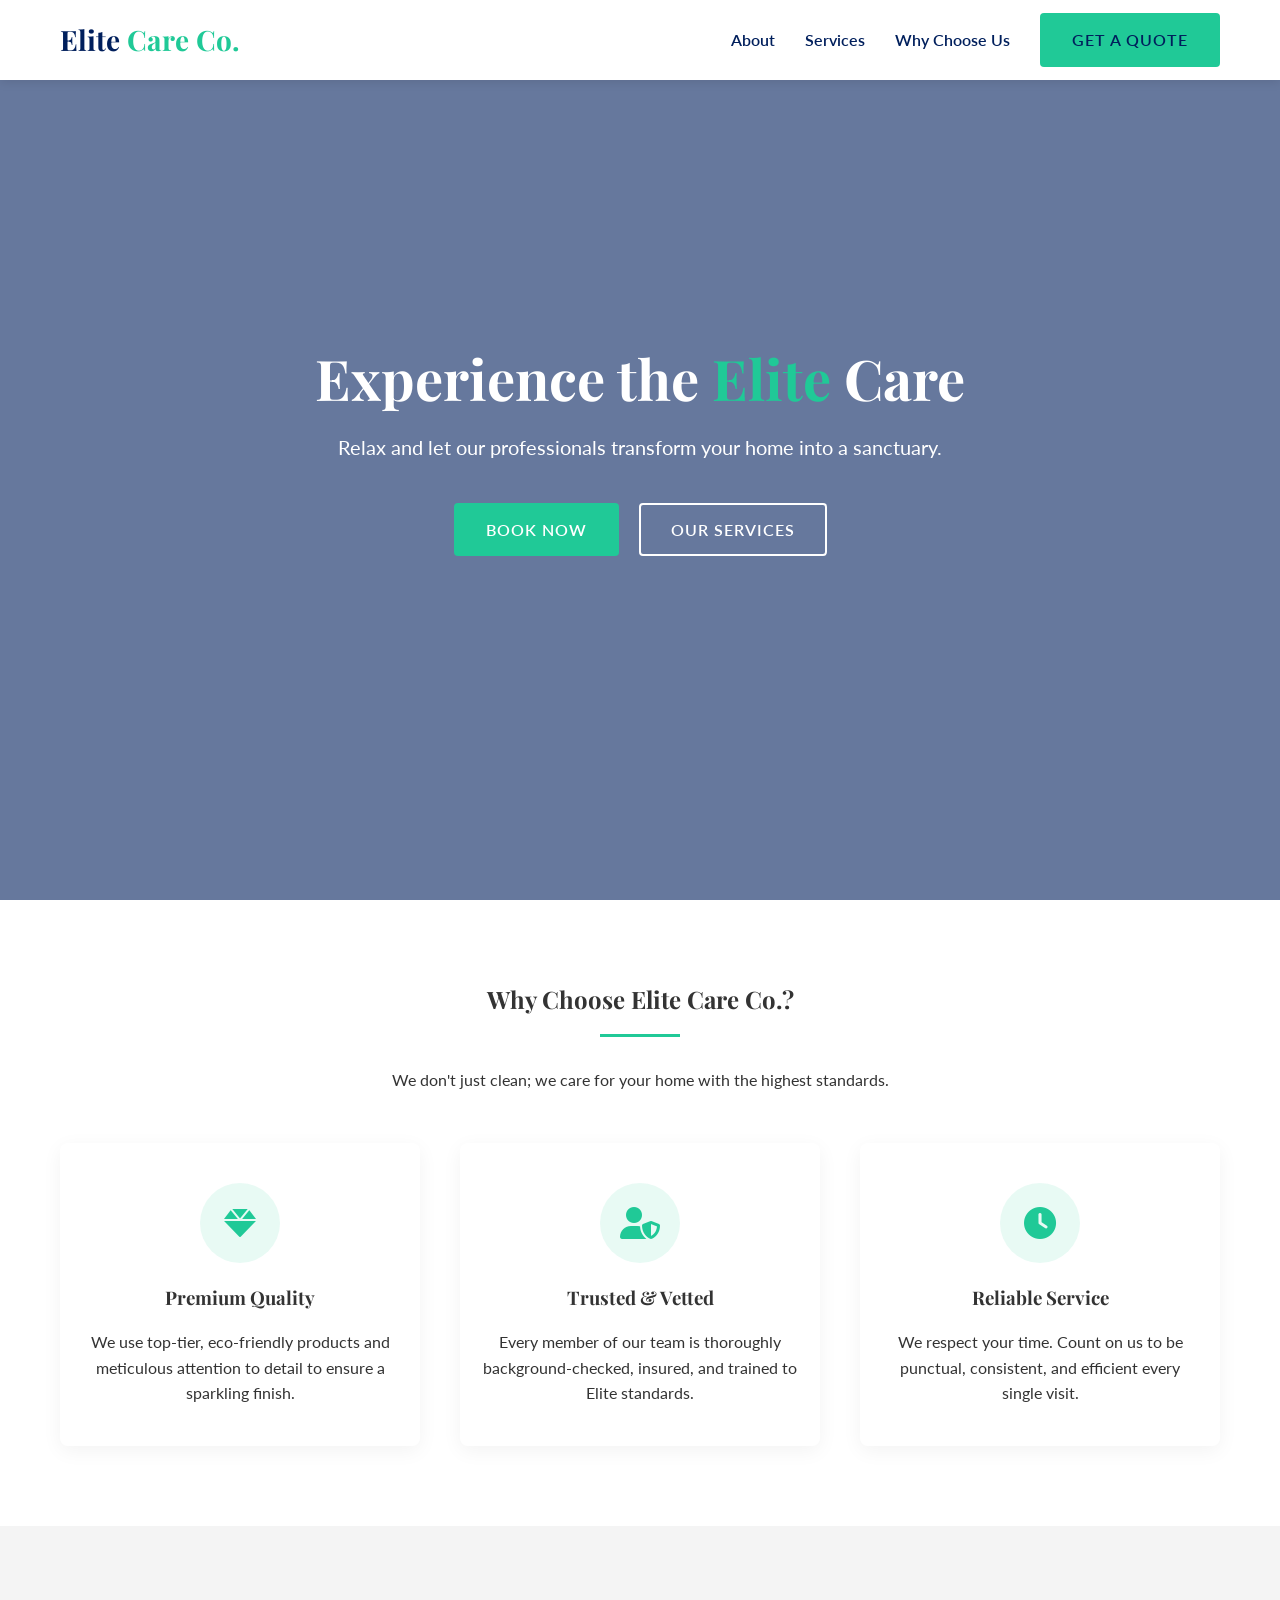
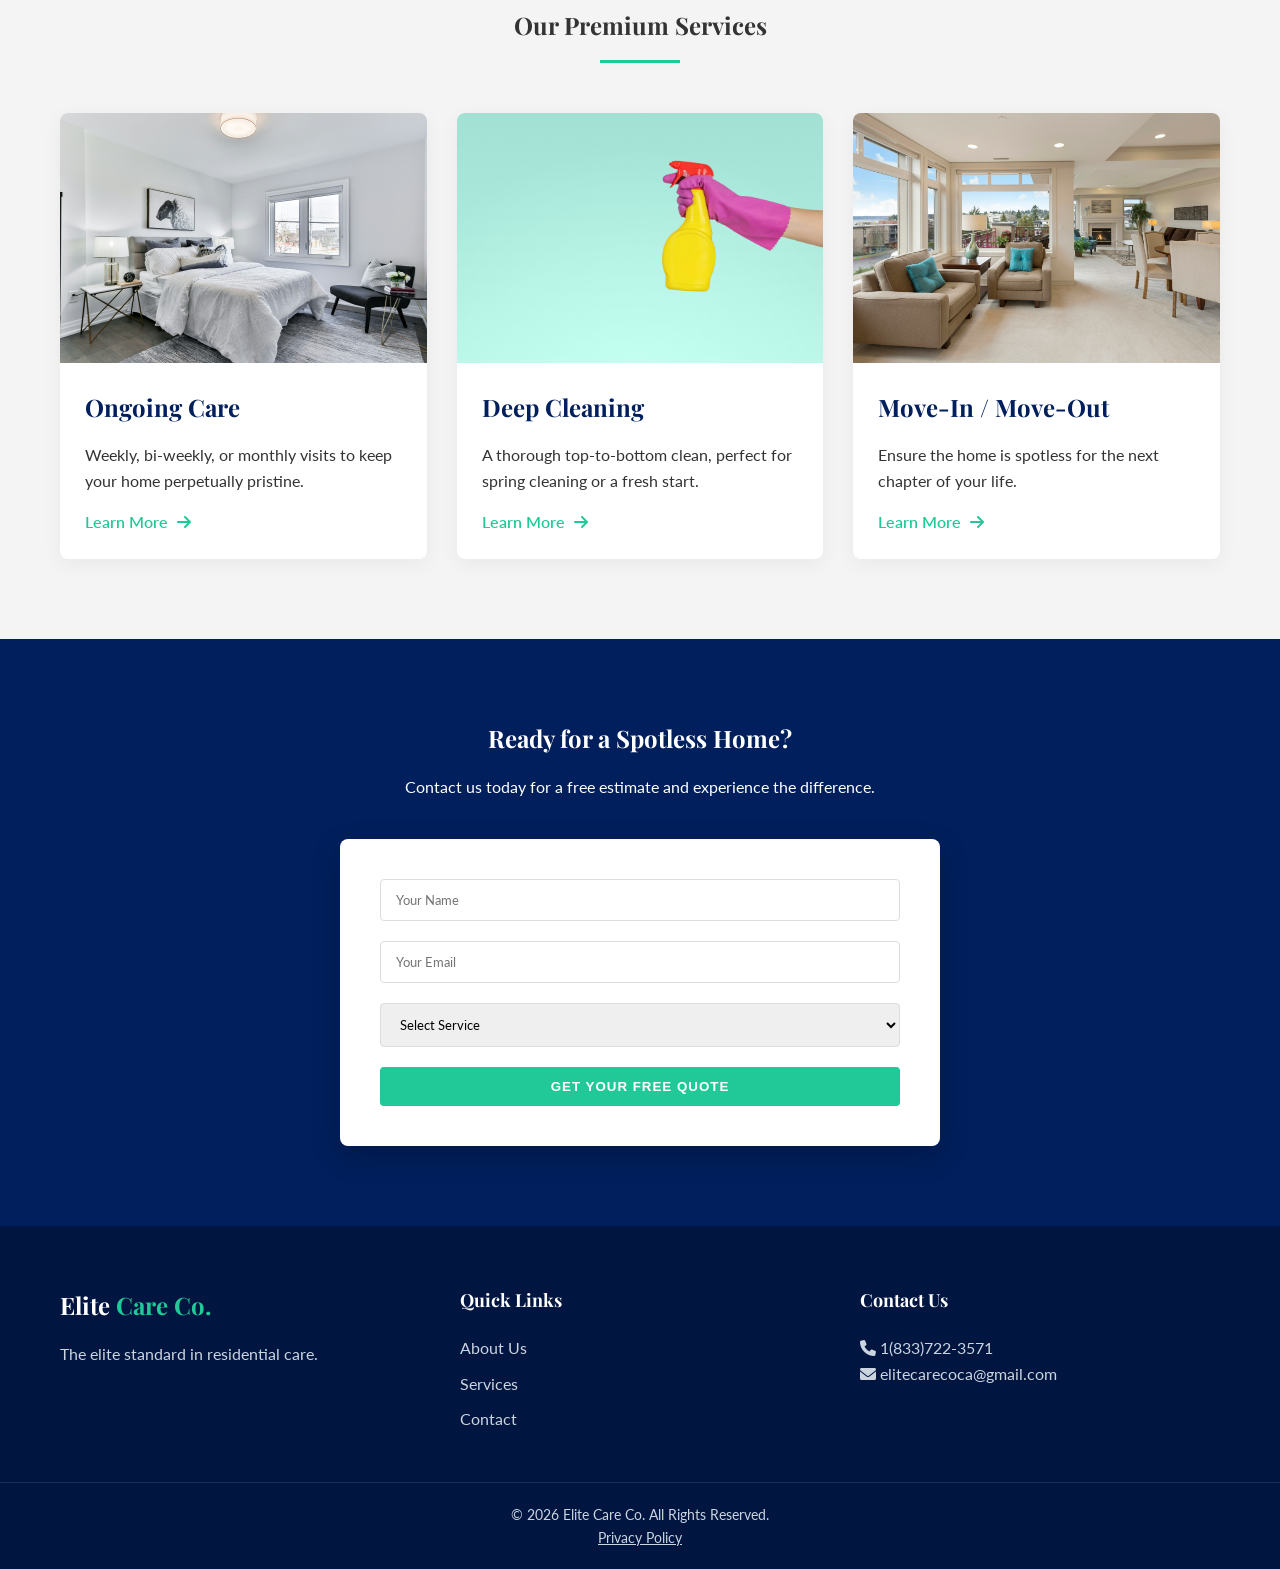
==== commit 459d6fe4: "Update email to elitecarecoca@gmail.com" ====
--- a/index.html
+++ b/index.html
@@ -186,7 +186,7 @@
             <div class="footer-col">
                 <h4>Contact Us</h4>
                 <p><i class="fas fa-phone"></i> 1(833)722-3571</p>
-                <p><i class="fas fa-envelope"></i> info@elitecareco.com</p>
+                <p><i class="fas fa-envelope"></i> elitecarecoca@gmail.com</p>
             </div>
         </div>
         <div class="footer-bottom">
